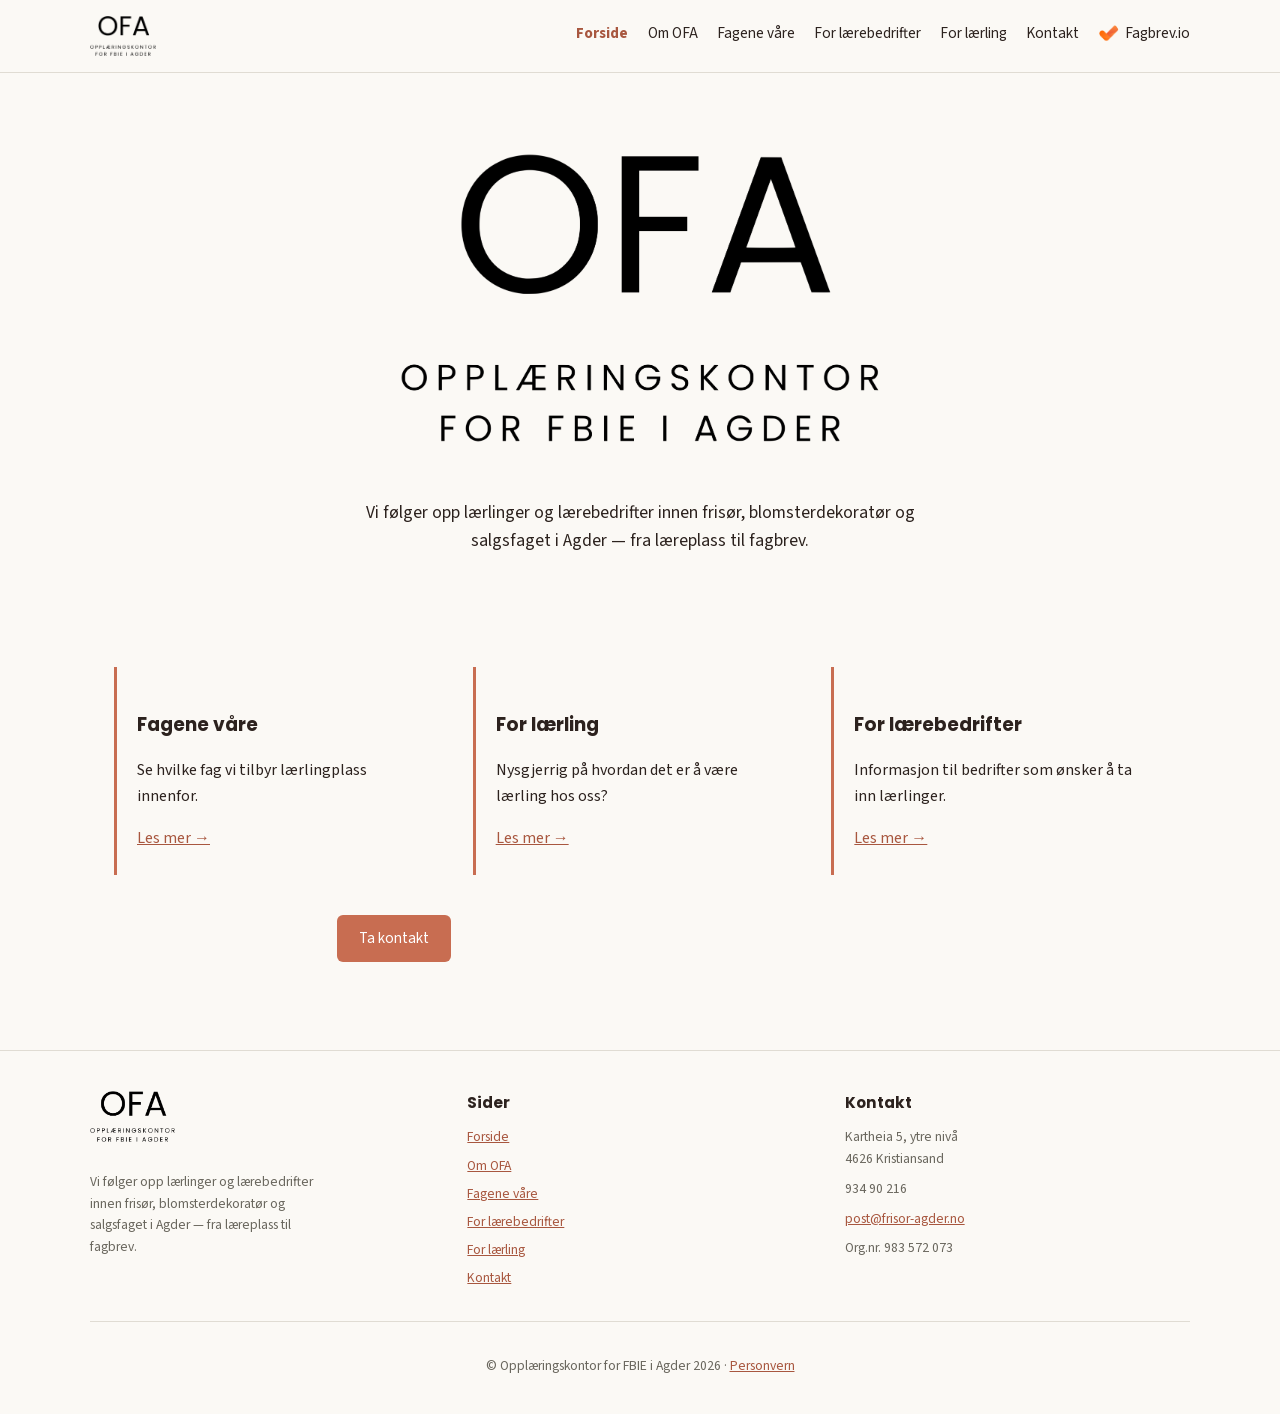
==== index.html @ be0eefd2 "Gjør Vis i kart likt på kontakt.html, varsle skjermlesere om lenker i ny fane Co-Authored-By: Claude" ====
<!DOCTYPE html>
<html lang="no">
<head>
  <meta charset="UTF-8">
  <meta name="viewport" content="width=device-width, initial-scale=1.0">
  <meta name="robots" content="noindex, nofollow">
  <title>Opplæringskontor for FBIE i Agder (OFA)</title>
  <link rel="icon" type="image/png" sizes="32x32" href="images/favicon-32.png">
  <link rel="icon" type="image/png" sizes="16x16" href="images/favicon-16.png">
  <link rel="apple-touch-icon" href="images/apple-touch-icon.png">
  <link rel="stylesheet" href="css/style.css">
</head>
<body>

  <a href="#main-content" class="skip-link">Hopp til hovedinnhold</a>

  <header>
    <div class="header-inner">
      <a href="index.html" class="logo"><img src="images/OFA-logo-sort-1200px-kopi.png" alt="Opplæringskontor for FBIE i Agder (OFA)" class="logo-img"></a>
      <nav>
        <ul>
          <li><a href="index.html" class="active">Forside</a></li>
          <li><a href="om-ofa.html">Om OFA</a></li>
          <li><a href="fagene-vare.html">Fagene våre</a></li>
          <li><a href="for-laerebedrifter.html">For lærebedrifter</a></li>
          <li><a href="for-laerlinger.html">For lærling</a></li>
          <li><a href="kontakt.html">Kontakt</a></li>
          <li><a href="https://fagbrev.io" target="_blank" rel="noopener" class="header-cta"><img src="images/fagbrev-logo.png" alt="" class="header-cta-icon">Fagbrev.io<span class="visually-hidden"> (åpnes i ny fane)</span></a></li>
        </ul>
      </nav>
    </div>
  </header>

  <main id="main-content">
    <section class="hero">
      <h1><img src="images/OFA-logo-sort-kopi.png" alt="Opplæringskontor for FBIE i Agder" class="hero-logo"></h1>
      <p>Vi følger opp lærlinger og lærebedrifter innen frisør, blomsterdekoratør og salgsfaget i Agder — fra læreplass til fagbrev.</p>
    </section>

    <section>
      <h2 class="visually-hidden">Våre tjenester</h2>
      <div class="card-grid">
      <div class="card">
        <h3>Fagene våre</h3>
        <p>Se hvilke fag vi tilbyr lærlingplass innenfor.</p>
        <a href="fagene-vare.html">Les mer →</a>
      </div>
      <div class="card">
        <h3>For lærling</h3>
        <p>Nysgjerrig på hvordan det er å være lærling hos oss?</p>
        <a href="for-laerlinger.html">Les mer →</a>
      </div>
      <div class="card">
        <h3>For lærebedrifter</h3>
        <p>Informasjon til bedrifter som ønsker å ta inn lærlinger.</p>
        <a href="for-laerebedrifter.html">Les mer →</a>
      </div>
      </div>
      <p class="hero-cta"><a href="kontakt.html" class="btn">Ta kontakt</a></p>
    </section>
  </main>

  <footer>
    <div class="footer-inner">
      <div class="footer-col">
        <h2><img src="images/OFA-logo-sort-1200px-kopi.png" alt="Opplæringskontor for FBIE i Agder" class="footer-logo"></h2>
        <p class="footer-tagline">Vi følger opp lærlinger og lærebedrifter innen frisør, blomsterdekoratør og salgsfaget i Agder — fra læreplass til fagbrev.</p>
      </div>
      <div class="footer-col">
        <h2>Sider</h2>
        <ul>
          <li><a href="index.html">Forside</a></li>
          <li><a href="om-ofa.html">Om OFA</a></li>
          <li><a href="fagene-vare.html">Fagene våre</a></li>
          <li><a href="for-laerebedrifter.html">For lærebedrifter</a></li>
          <li><a href="for-laerlinger.html">For lærling</a></li>
          <li><a href="kontakt.html">Kontakt</a></li>
        </ul>
      </div>
      <div class="footer-col">
        <h2>Kontakt</h2>
        <p>Kartheia 5, ytre nivå<br>4626 Kristiansand</p>
        <p>934 90 216</p>
        <p><a href="mailto:post@frisor-agder.no">post@frisor-agder.no</a></p>
        <p>Org.nr. 983 572 073</p>
      </div>
    </div>
    <div class="footer-bottom">
      <p>&copy; Opplæringskontor for FBIE i Agder 2026 &middot; <a href="personvern.html">Personvern</a></p>
    </div>
  </footer>

</body>
</html>
---- css/style.css ----
/* OFA nettside - grunnstil (utkast, farger kan endres) */

@font-face {
  font-family: "Source Sans 3";
  font-style: normal;
  font-weight: 400 700;
  font-display: swap;
  src: url("../fonts/source-sans-3-variable.woff2") format("woff2");
}

@font-face {
  font-family: "Poppins";
  font-style: normal;
  font-weight: 600;
  font-display: swap;
  src: url("../fonts/poppins-600.woff2") format("woff2");
}

@font-face {
  font-family: "Poppins";
  font-style: normal;
  font-weight: 700;
  font-display: swap;
  src: url("../fonts/poppins-700.woff2") format("woff2");
}

:root {
  --bg: #FBF9F5;
  --text: #2C221E;
  --accent: #C86D51;
  --accent-dark: #a8573f;
  --muted-text: #6a675e;
  --max-width: 1100px;
}

* {
  box-sizing: border-box;
}

body {
  margin: 0;
  font-family: "Source Sans 3", Arial, sans-serif;
  background-color: var(--bg);
  color: var(--text);
  line-height: 1.6;
}

h1, h2, h3 {
  font-family: "Poppins", Arial, sans-serif;
  color: var(--text);
}

a {
  color: var(--accent-dark);
}

.visually-hidden {
  position: absolute;
  width: 1px;
  height: 1px;
  padding: 0;
  margin: -1px;
  overflow: hidden;
  clip: rect(0, 0, 0, 0);
  white-space: nowrap;
  border: 0;
}

.skip-link {
  position: absolute;
  left: -9999px;
  top: 0;
  background-color: var(--bg);
  color: var(--text);
  padding: 0.75rem 1.25rem;
  z-index: 100;
}

.skip-link:focus {
  left: 0.5rem;
  top: 0.5rem;
}

header {
  background-color: var(--bg);
  border-bottom: 1px solid #e0dcd3;
  padding: 1rem 1.5rem;
}

.header-inner {
  max-width: var(--max-width);
  margin: 0 auto;
  display: flex;
  justify-content: space-between;
  align-items: center;
  flex-wrap: wrap;
  gap: 1rem;
}

.logo {
  display: block;
  text-decoration: none;
}

.logo-img {
  display: block;
  height: 2.5rem;
  width: auto;
}

nav ul {
  list-style: none;
  display: flex;
  flex-wrap: wrap;
  gap: 1.2rem;
  margin: 0;
  padding: 0;
}

nav a {
  text-decoration: none;
  color: var(--text);
  font-size: 0.95rem;
}

nav a:hover,
nav a.active {
  color: var(--accent-dark);
  font-weight: bold;
}

.header-cta {
  display: inline-flex;
  align-items: center;
  gap: 0.4rem;
}

.header-cta-icon {
  width: 20px;
  height: 20px;
  border-radius: 50%;
}

main {
  max-width: var(--max-width);
  margin: 0 auto;
  padding: 2rem 1.5rem 3rem;
}

.hero {
  text-align: center;
  padding: 3rem 1rem;
}

.hero h1 {
  margin: 0 0 0.5rem;
}

.hero-logo {
  display: block;
  width: min(480px, 85vw);
  height: auto;
  margin: 0 auto 3.5rem;
}

.hero-cta {
  text-align: center;
  margin-top: 2.5rem;
}

.hero p {
  font-size: 1.1rem;
  max-width: 600px;
  margin: 0 auto 1.5rem;
}

.about-photo {
  max-width: 420px;
  width: 100%;
  border-radius: 8px;
  display: block;
  margin-bottom: 0.4rem;
}

.contact-card {
  text-align: center;
}

.contact-photo {
  width: 160px;
  height: 160px;
  object-fit: cover;
  object-position: center 12%;
  border-radius: 50%;
  margin-bottom: 0.4rem;
}

.photo-credit {
  font-size: 0.75rem;
  color: var(--muted-text);
  margin-top: -0.5rem;
  margin-bottom: 1rem;
}

.about-photo + .photo-credit {
  max-width: 420px;
  text-align: right;
}

.lokaler-foto {
  width: 100%;
  max-width: 100%;
  aspect-ratio: 21 / 9;
  object-fit: cover;
  object-position: center 58%;
  border-radius: 8px;
  display: block;
  margin-top: 1.5rem;
  margin-bottom: 0.4rem;
}

.lokaler-foto + .photo-credit {
  text-align: right;
  margin-bottom: 0.5rem;
}

.btn-ghost {
  display: inline-block;
  background-color: transparent;
  color: var(--accent-dark);
  border: 2px solid var(--accent);
  padding: 0.7rem 1.4rem;
  border-radius: 6px;
  text-decoration: none;
  font-size: 0.95rem;
}

.btn-ghost:hover {
  background-color: var(--accent);
  color: #fff;
}

.kart-knapp {
  margin-top: 0;
  margin-bottom: 2.5rem;
}

@media (max-width: 700px) {
  .lokaler-foto {
    aspect-ratio: 16 / 9;
  }
}

.om-topp-grid {
  display: grid;
  grid-template-columns: 1fr;
  grid-template-areas:
    "tekst"
    "knapper"
    "skilt";
  row-gap: 1.5rem;
  align-items: start;
}

.om-topp-skilt {
  grid-area: skilt;
}

.om-topp-tekst {
  grid-area: tekst;
}

.om-topp-grid .snarveier {
  grid-area: knapper;
  margin-top: 0;
}

.skilt-foto {
  width: 100%;
  max-width: 180px;
  display: block;
  border-radius: 8px;
}

@media (min-width: 700px) {
  .om-topp-grid {
    grid-template-columns: 1fr 180px;
    grid-template-areas:
      "tekst skilt"
      "knapper knapper";
    column-gap: 2rem;
  }

  .om-topp-grid .snarveier {
    margin-top: 1.5rem;
  }
}

.bilde-tekst-grid {
  display: grid;
  grid-template-columns: 1fr;
  gap: 1.5rem;
}

@media (min-width: 700px) {
  .bilde-tekst-grid {
    grid-template-columns: 1fr 1fr;
    align-items: center;
    column-gap: 2rem;
  }
}

.hero-image-placeholder {
  background-color: #e8e3d8;
  color: #8a8477;
  height: 320px;
  display: flex;
  align-items: center;
  justify-content: center;
  border-radius: 8px;
  margin-bottom: 2rem;
  font-size: 0.95rem;
  text-align: center;
}

.fagbilde-grid {
  display: grid;
  grid-template-columns: 1fr;
  gap: 1.5rem;
  align-items: start;
}

@media (min-width: 700px) {
  .fagbilde-grid {
    grid-template-columns: 1fr 280px;
    column-gap: 2rem;
  }
}

.fagbilde-placeholder,
.fagbilde {
  height: auto;
  aspect-ratio: 4 / 5;
  margin-bottom: 0;
  width: 100%;
}

.fagbilde {
  display: block;
  object-fit: cover;
  border-radius: 8px;
}

.btn {
  display: inline-block;
  background-color: var(--accent);
  color: #fff;
  padding: 0.7rem 1.4rem;
  border-radius: 6px;
  text-decoration: none;
  font-size: 0.95rem;
}

.btn:hover {
  background-color: var(--accent-dark);
}

section {
  margin-bottom: 2.5rem;
}

main p,
main ul {
  max-width: 70ch;
}

main figure {
  margin: 0;
}

.snarveier,
.card p,
.kontaktboks p,
.tidslinje p,
.stegmodell-steg p,
.photo-credit {
  max-width: none;
}

.sidetopp {
  /* Reservert for felles avstands-/skriftstørrelsesskala, se BYGGEPLAN.md punkt 5 i rekkefølgen. */
}

.fag-section {
  border-bottom: 1px solid #e0dcd3;
  padding-bottom: 2rem;
}

.fag-section:last-of-type {
  border-bottom: none;
}

.snarveier {
  display: flex;
  flex-wrap: wrap;
  gap: 0.75rem;
  margin-top: 1.5rem;
}

.tidslinje {
  list-style: none;
  counter-reset: tidslinje-steg;
  margin: 1.5rem 0;
  padding: 0;
  display: grid;
  gap: 2rem;
}

.tidslinje > li {
  position: relative;
  padding-left: 2.75rem;
  min-height: 2.2rem;
}

.tidslinje > li::before {
  counter-increment: tidslinje-steg;
  content: counter(tidslinje-steg);
  position: absolute;
  left: 0;
  top: 0;
  width: 2.2rem;
  height: 2.2rem;
  border-radius: 50%;
  background-color: var(--accent);
  color: #fff;
  font-family: "Poppins", Arial, sans-serif;
  font-weight: bold;
  font-size: 1.25rem;
  display: flex;
  align-items: center;
  justify-content: center;
}

.tidslinje-steg {
  display: block;
  font-weight: bold;
  margin-bottom: 0.2rem;
}

.tidslinje p {
  margin: 0;
}

.stegmodell {
  margin: 1.5rem 0;
}

.stegmodell-kategorier {
  display: grid;
  grid-template-columns: repeat(4, 1fr);
  gap: 1.5rem;
  margin: 0 0 0.5rem;
}

.stegmodell-kategori {
  margin: 0;
  text-align: center;
  font-family: "Poppins", Arial, sans-serif;
  font-weight: bold;
  color: var(--muted-text);
}

.stegmodell-kategori--skole {
  grid-column: span 2;
}

.stegmodell-liste {
  list-style: none;
  margin: 0;
  padding: 0;
  display: grid;
  grid-template-columns: repeat(4, 1fr);
  gap: 1.5rem;
}

.stegmodell-steg {
  position: relative;
  border-top: 3px solid var(--accent);
  padding: 1rem 1.25rem;
}

.stegmodell-steg--mal {
  background-color: #e0dcd3;
}

.stegmodell-etikett {
  display: block;
  font-size: 0.85rem;
  color: var(--muted-text);
  margin-bottom: 0.25rem;
}

.stegmodell-tittel {
  font-family: "Poppins", Arial, sans-serif;
  font-weight: bold;
  margin: 0 0 0.4rem;
}

.stegmodell-steg p:last-child {
  margin: 0;
}

.stegmodell-steg:not(:last-child)::after {
  content: "";
  position: absolute;
  top: 50%;
  right: -1.5rem;
  width: 0;
  height: 0;
  border-top: 7px solid transparent;
  border-bottom: 7px solid transparent;
  border-left: 10px solid var(--accent);
  transform: translateY(-50%);
}

@media (max-width: 700px) {
  .stegmodell-kategorier {
    display: none;
  }

  .stegmodell-liste {
    grid-template-columns: 1fr;
    gap: 2rem;
  }

  .stegmodell-steg:not(:last-child)::after {
    top: auto;
    left: 50%;
    right: auto;
    bottom: -1.5rem;
    border-top: 10px solid var(--accent);
    border-bottom: none;
    border-left: 7px solid transparent;
    border-right: 7px solid transparent;
    transform: translateX(-50%);
  }
}

main ul {
  list-style: none;
  margin: 0.75rem 0;
  padding: 0;
  display: grid;
  gap: 0.5rem;
}

main ul li {
  position: relative;
  padding-left: 1.25rem;
}

main ul li::before {
  content: "";
  position: absolute;
  left: 0;
  top: 0.55em;
  width: 0.4rem;
  height: 0.4rem;
  border-radius: 50%;
  background-color: var(--accent);
}

.kontaktboks {
  border-left: 3px solid var(--accent);
  padding: 1.25rem 1.5rem;
  margin-top: 1.5rem;
  display: grid;
  gap: 0.75rem;
}

.kontaktboks p {
  margin: 0;
}

.card-grid {
  display: grid;
  grid-template-columns: repeat(auto-fit, minmax(220px, 1fr));
  gap: 1.5rem;
  margin-top: 1.5rem;
}

.card {
  background: transparent;
  border: none;
  border-left: 3px solid var(--accent);
  border-radius: 0;
  padding: 1.5rem 1.5rem 1.5rem 1.25rem;
}

.fremhevet-bakgrunn {
  background-color: #e0dcd3;
  width: 100vw;
  position: relative;
  left: 50%;
  transform: translateX(-50%);
  overflow-x: hidden;
}

.fremhevet-innhold {
  max-width: var(--max-width);
  margin: 0 auto;
  padding: 2rem 1.5rem;
}

.table-wrap {
  overflow-x: auto;
  margin: 1.5rem 0;
}

table {
  width: 100%;
  border-collapse: collapse;
  min-width: 480px;
}

th, td {
  text-align: left;
  padding: 0.6rem 0.8rem;
  border-bottom: 1px solid #e0dcd3;
}

th {
  font-weight: bold;
}

form {
  max-width: 500px;
  margin-top: 1.5rem;
}

form label {
  display: block;
  margin-bottom: 0.3rem;
  font-weight: bold;
}

form input,
form textarea {
  width: 100%;
  padding: 0.6rem;
  margin-bottom: 1rem;
  border: 1px solid #ccc;
  border-radius: 4px;
  font-family: inherit;
  font-size: 1rem;
}

footer {
  border-top: 1px solid #e0dcd3;
  padding: 2.5rem 1.5rem 1.5rem;
  font-size: 0.85rem;
  color: var(--muted-text);
}

.footer-inner {
  max-width: var(--max-width);
  margin: 0 auto 2rem;
  display: grid;
  grid-template-columns: repeat(auto-fit, minmax(200px, 1fr));
  gap: 2rem;
  text-align: left;
}

.footer-col h2 {
  font-size: 0.95rem;
  margin: 0 0 0.7rem;
}

.footer-logo {
  display: block;
  height: 3.2rem;
  width: auto;
  margin-bottom: 1.8rem;
}

.footer-col p {
  margin: 0 0 0.5rem;
}

.footer-tagline {
  max-width: 240px;
}

.footer-col ul {
  list-style: none;
  margin: 0;
  padding: 0;
  display: grid;
  gap: 0.4rem;
}

.footer-col a {
  color: var(--accent-dark);
  text-decoration: underline;
}

.footer-col a:hover {
  color: var(--text);
}

.footer-bottom {
  max-width: var(--max-width);
  margin: 0 auto;
  border-top: 1px solid #e0dcd3;
  padding-top: 1.2rem;
  text-align: center;
}

.footer-bottom a {
  color: var(--accent-dark);
  text-decoration: underline;
}

.footer-bottom a:hover {
  color: var(--text);
}
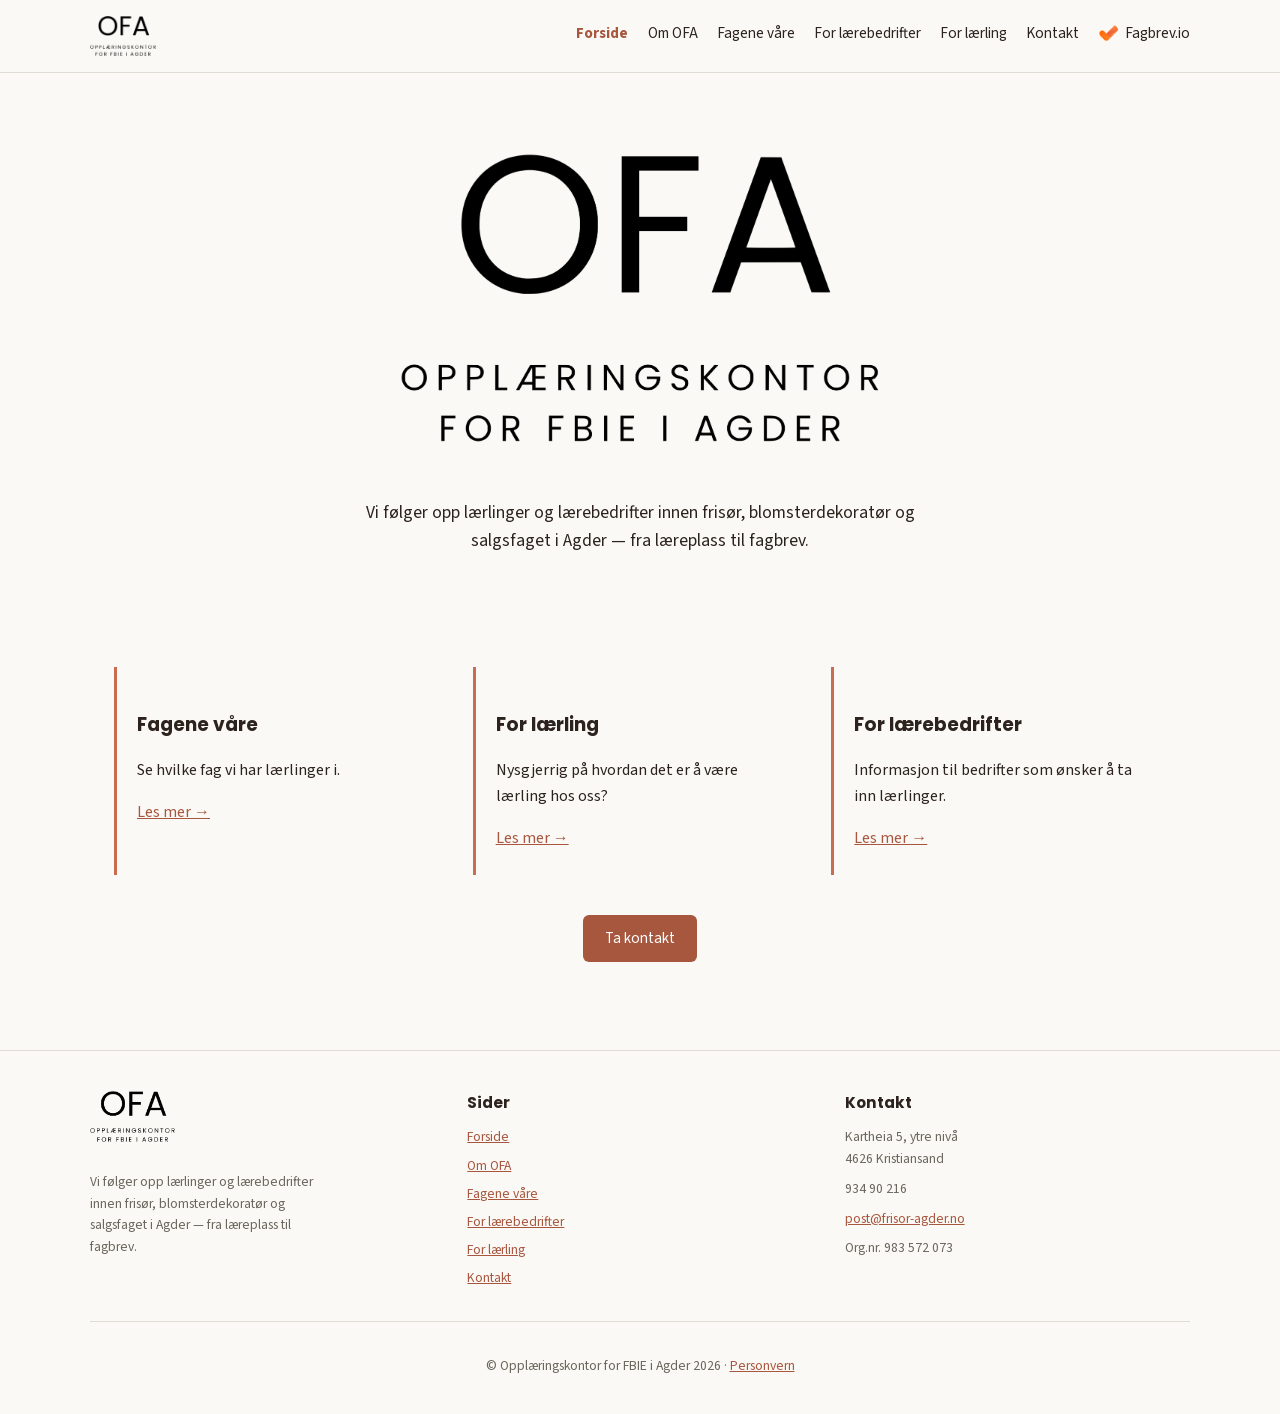
==== commit 0a98a9a7: "Juster tekst i Fagene våre-tekstboksen på forsiden Co-Authored-By: Claude Sonnet 5 <noreply@anthropi" ====
--- a/index.html
+++ b/index.html
@@ -42,7 +42,7 @@
       <div class="card-grid">
       <div class="card">
         <h3>Fagene våre</h3>
-        <p>Se hvilke fag vi tilbyr lærlingplass innenfor.</p>
+        <p>Se hvilke fag vi har lærlinger i.</p>
         <a href="fagene-vare.html">Les mer →</a>
       </div>
       <div class="card">
--- a/css/style.css
+++ b/css/style.css
@@ -215,13 +215,8 @@
   object-position: center 58%;
   border-radius: 8px;
   display: block;
-  margin-top: 1.5rem;
-  margin-bottom: 0.4rem;
-}
-
-.lokaler-foto + .photo-credit {
-  text-align: right;
-  margin-bottom: 0.5rem;
+  margin-top: 0;
+  margin-bottom: 1rem;
 }
 
 .btn-ghost {
@@ -236,7 +231,7 @@
 }
 
 .btn-ghost:hover {
-  background-color: var(--accent);
+  background-color: var(--accent-dark);
   color: #fff;
 }
 
@@ -256,14 +251,9 @@
   grid-template-columns: 1fr;
   grid-template-areas:
     "tekst"
-    "knapper"
-    "skilt";
+    "knapper";
   row-gap: 1.5rem;
   align-items: start;
-}
-
-.om-topp-skilt {
-  grid-area: skilt;
 }
 
 .om-topp-tekst {
@@ -275,22 +265,7 @@
   margin-top: 0;
 }
 
-.skilt-foto {
-  width: 100%;
-  max-width: 180px;
-  display: block;
-  border-radius: 8px;
-}
-
 @media (min-width: 700px) {
-  .om-topp-grid {
-    grid-template-columns: 1fr 180px;
-    grid-template-areas:
-      "tekst skilt"
-      "knapper knapper";
-    column-gap: 2rem;
-  }
-
   .om-topp-grid .snarveier {
     margin-top: 1.5rem;
   }
@@ -312,7 +287,7 @@
 
 .hero-image-placeholder {
   background-color: #e8e3d8;
-  color: #8a8477;
+  color: var(--text);
   height: 320px;
   display: flex;
   align-items: center;
@@ -353,7 +328,7 @@
 
 .btn {
   display: inline-block;
-  background-color: var(--accent);
+  background-color: var(--accent-dark);
   color: #fff;
   padding: 0.7rem 1.4rem;
   border-radius: 6px;
@@ -362,7 +337,7 @@
 }
 
 .btn:hover {
-  background-color: var(--accent-dark);
+  background-color: var(--text);
 }
 
 section {
@@ -383,7 +358,9 @@
 .kontaktboks p,
 .tidslinje p,
 .stegmodell-steg p,
-.photo-credit {
+.stegmodell-kategori,
+.photo-credit,
+.hero-cta {
   max-width: none;
 }
 
@@ -431,7 +408,7 @@
   width: 2.2rem;
   height: 2.2rem;
   border-radius: 50%;
-  background-color: var(--accent);
+  background-color: var(--accent-dark);
   color: #fff;
   font-family: "Poppins", Arial, sans-serif;
   font-weight: bold;
@@ -491,6 +468,10 @@
 
 .stegmodell-steg--mal {
   background-color: #e0dcd3;
+}
+
+.stegmodell-steg--mal .stegmodell-etikett {
+  color: var(--text);
 }
 
 .stegmodell-etikett {
@@ -612,6 +593,10 @@
   padding: 2rem 1.5rem;
 }
 
+.fremhevet-innhold a:not(.btn):not(.btn-ghost) {
+  color: var(--text);
+}
+
 .table-wrap {
   overflow-x: auto;
   margin: 1.5rem 0;
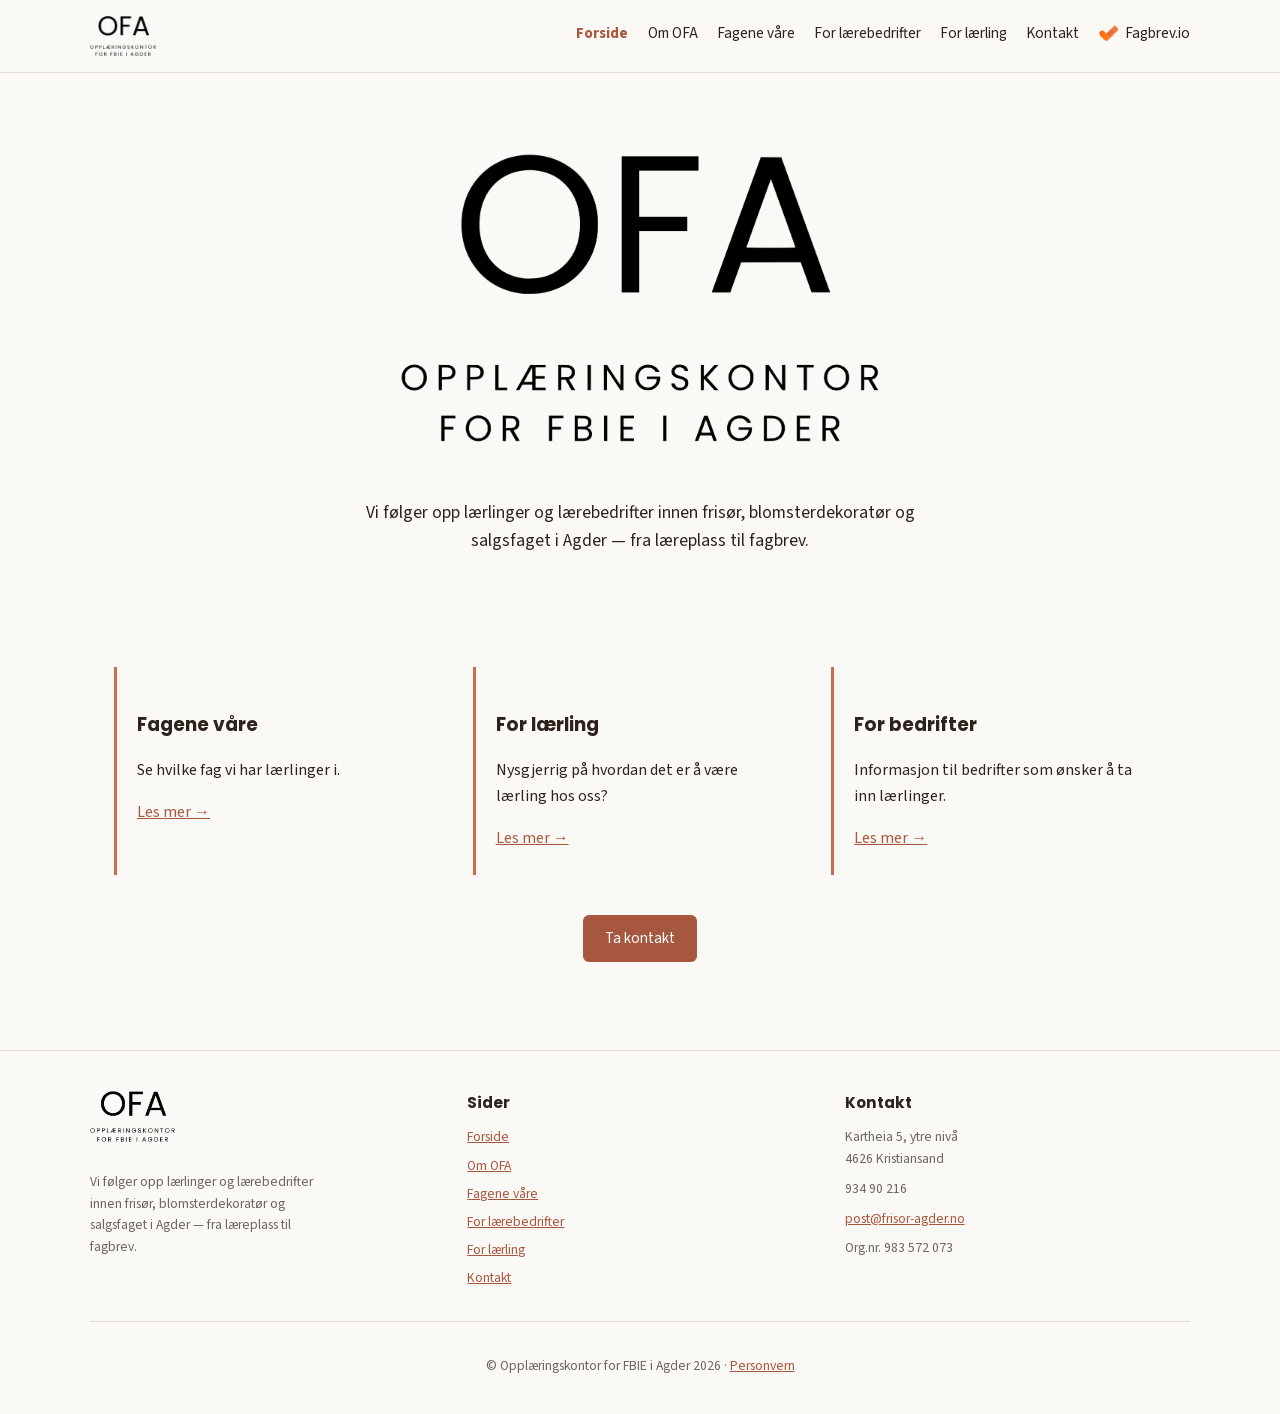
==== commit e842aa25: "Endre overskrift For lærebedrifter til For bedrifter i tekstboks på forsiden Co-Authored-By: Claude " ====
--- a/index.html
+++ b/index.html
@@ -51,7 +51,7 @@
         <a href="for-laerlinger.html">Les mer →</a>
       </div>
       <div class="card">
-        <h3>For lærebedrifter</h3>
+        <h3>For bedrifter</h3>
         <p>Informasjon til bedrifter som ønsker å ta inn lærlinger.</p>
         <a href="for-laerebedrifter.html">Les mer →</a>
       </div>
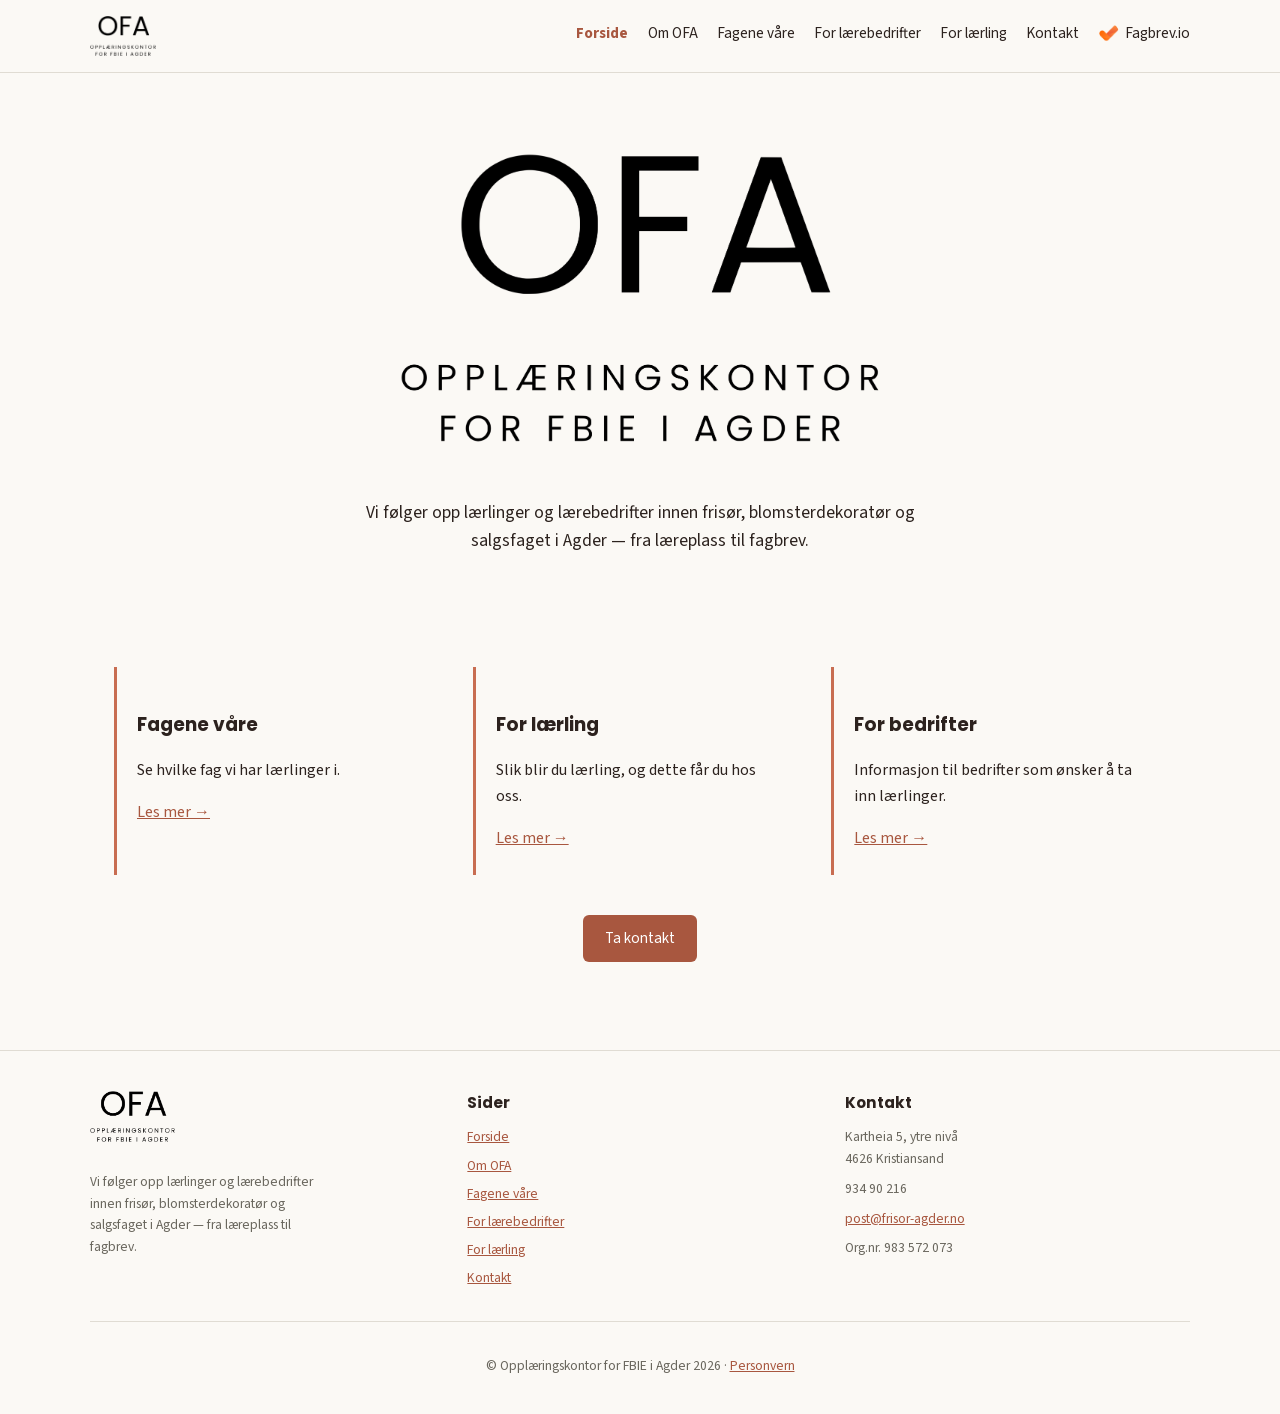
==== commit 3b02b4b3: "Oppdater tekst i For lærling-kortet på forsiden Co-Authored-By: Claude Sonnet 5 <noreply@anthropic.c" ====
--- a/index.html
+++ b/index.html
@@ -47,7 +47,7 @@
       </div>
       <div class="card">
         <h3>For lærling</h3>
-        <p>Nysgjerrig på hvordan det er å være lærling hos oss?</p>
+        <p>Slik blir du lærling, og dette får du hos oss.</p>
         <a href="for-laerlinger.html">Les mer →</a>
       </div>
       <div class="card">
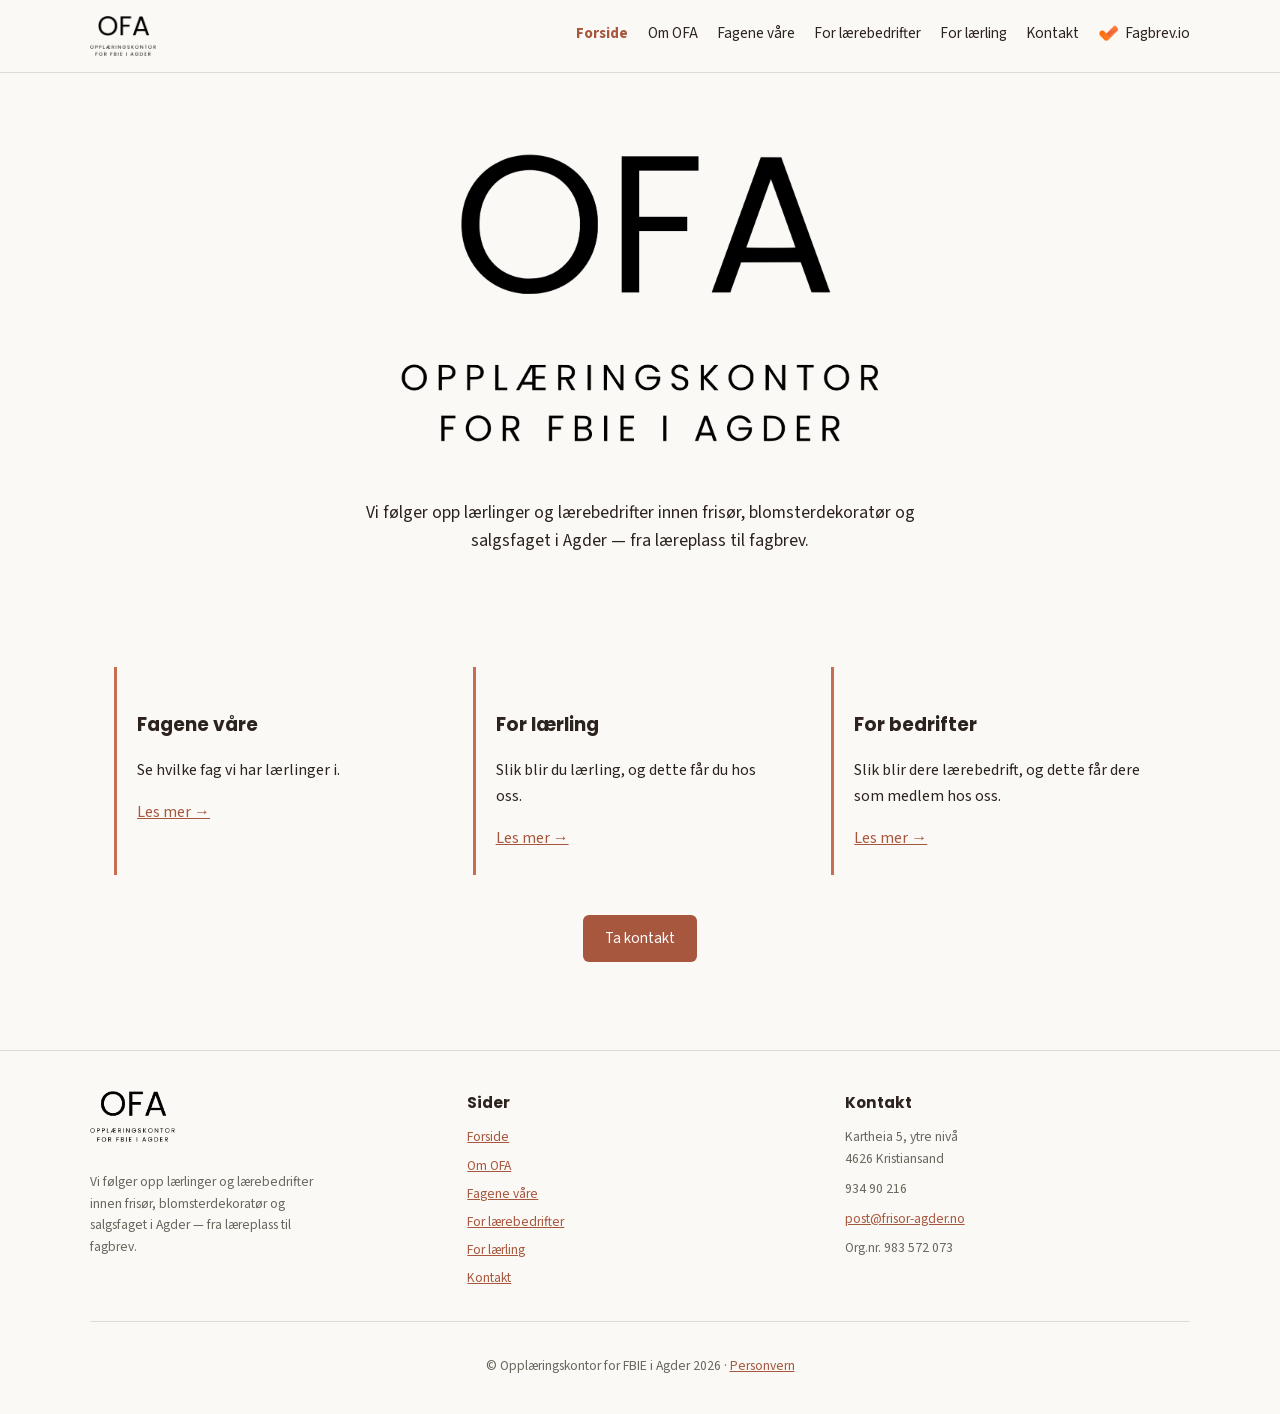
==== commit 7bbcc74c: "Oppdater tekst i For bedrifter-kortet på forsiden Co-Authored-By: Claude Sonnet 5 <noreply@anthropic" ====
--- a/index.html
+++ b/index.html
@@ -52,7 +52,7 @@
       </div>
       <div class="card">
         <h3>For bedrifter</h3>
-        <p>Informasjon til bedrifter som ønsker å ta inn lærlinger.</p>
+        <p>Slik blir dere lærebedrift, og dette får dere som medlem hos oss.</p>
         <a href="for-laerebedrifter.html">Les mer →</a>
       </div>
       </div>
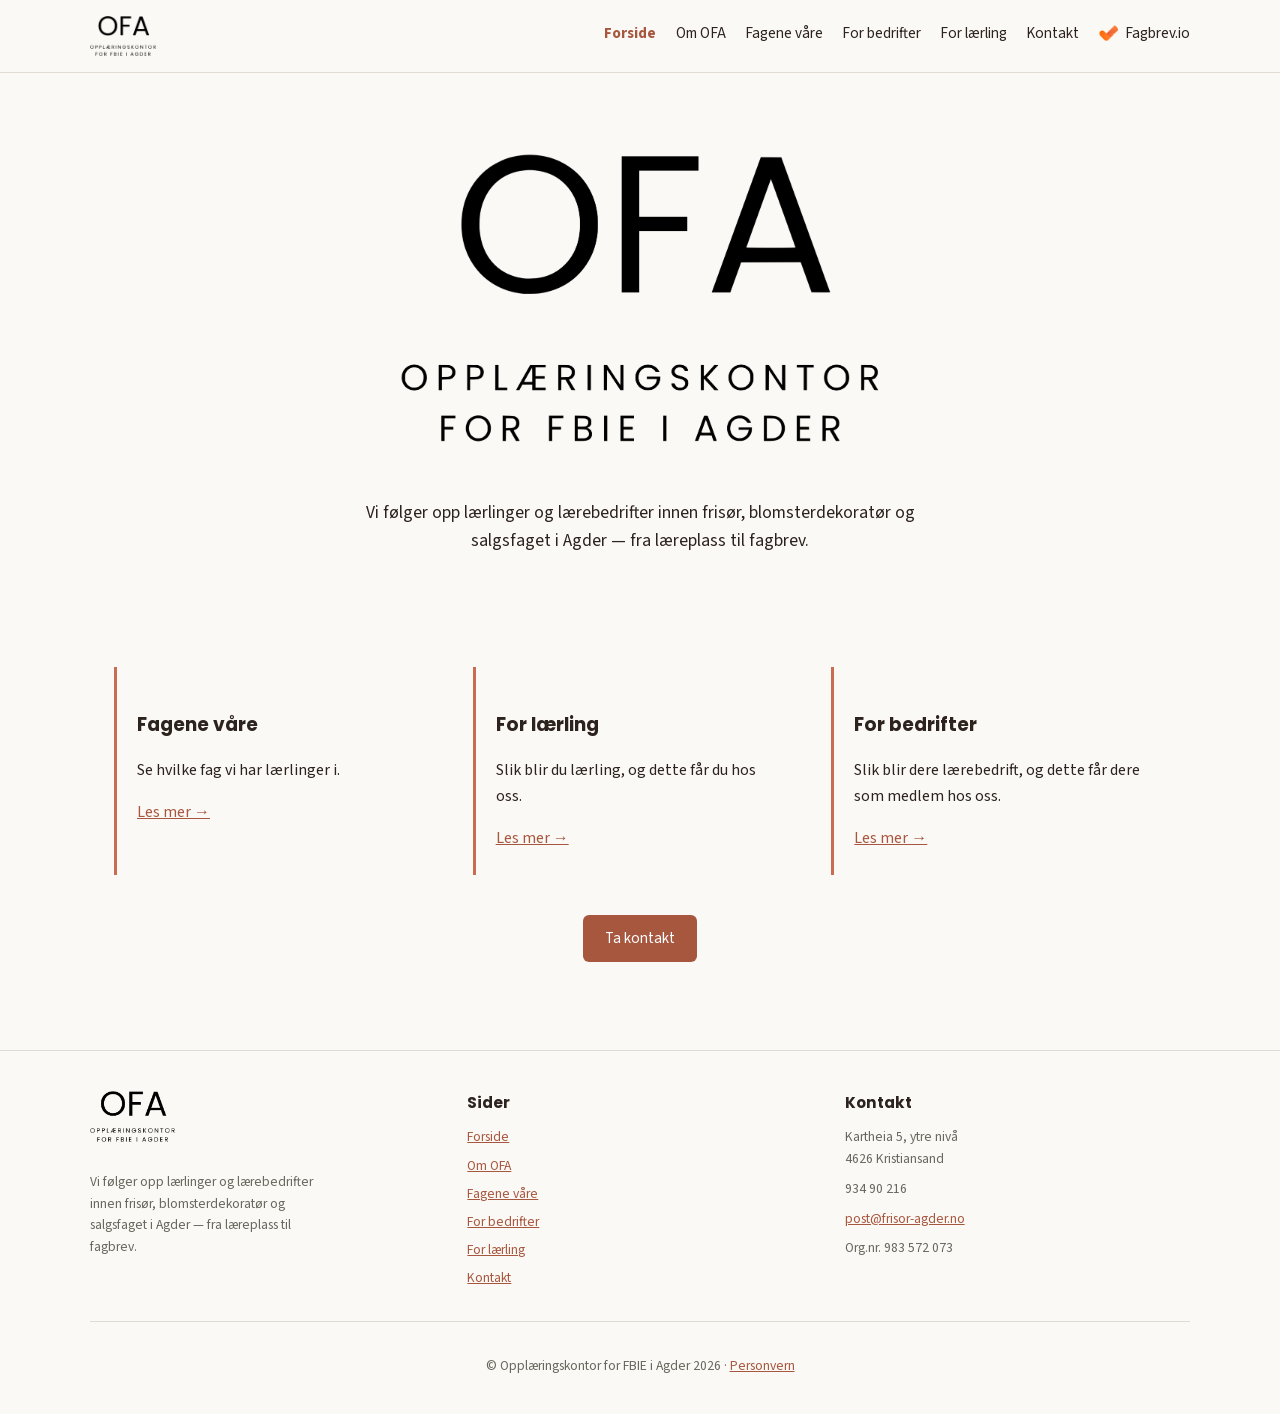
==== commit 9d31cc97: "Endre visningsnavnet For lærebedrifter til For bedrifter overalt Co-Authored-By: Claude Sonnet 5 <no" ====
--- a/index.html
+++ b/index.html
@@ -22,7 +22,7 @@
           <li><a href="index.html" class="active">Forside</a></li>
           <li><a href="om-ofa.html">Om OFA</a></li>
           <li><a href="fagene-vare.html">Fagene våre</a></li>
-          <li><a href="for-laerebedrifter.html">For lærebedrifter</a></li>
+          <li><a href="for-laerebedrifter.html">For bedrifter</a></li>
           <li><a href="for-laerlinger.html">For lærling</a></li>
           <li><a href="kontakt.html">Kontakt</a></li>
           <li><a href="https://fagbrev.io" target="_blank" rel="noopener" class="header-cta"><img src="images/fagbrev-logo.png" alt="" class="header-cta-icon">Fagbrev.io<span class="visually-hidden"> (åpnes i ny fane)</span></a></li>
@@ -72,7 +72,7 @@
           <li><a href="index.html">Forside</a></li>
           <li><a href="om-ofa.html">Om OFA</a></li>
           <li><a href="fagene-vare.html">Fagene våre</a></li>
-          <li><a href="for-laerebedrifter.html">For lærebedrifter</a></li>
+          <li><a href="for-laerebedrifter.html">For bedrifter</a></li>
           <li><a href="for-laerlinger.html">For lærling</a></li>
           <li><a href="kontakt.html">Kontakt</a></li>
         </ul>
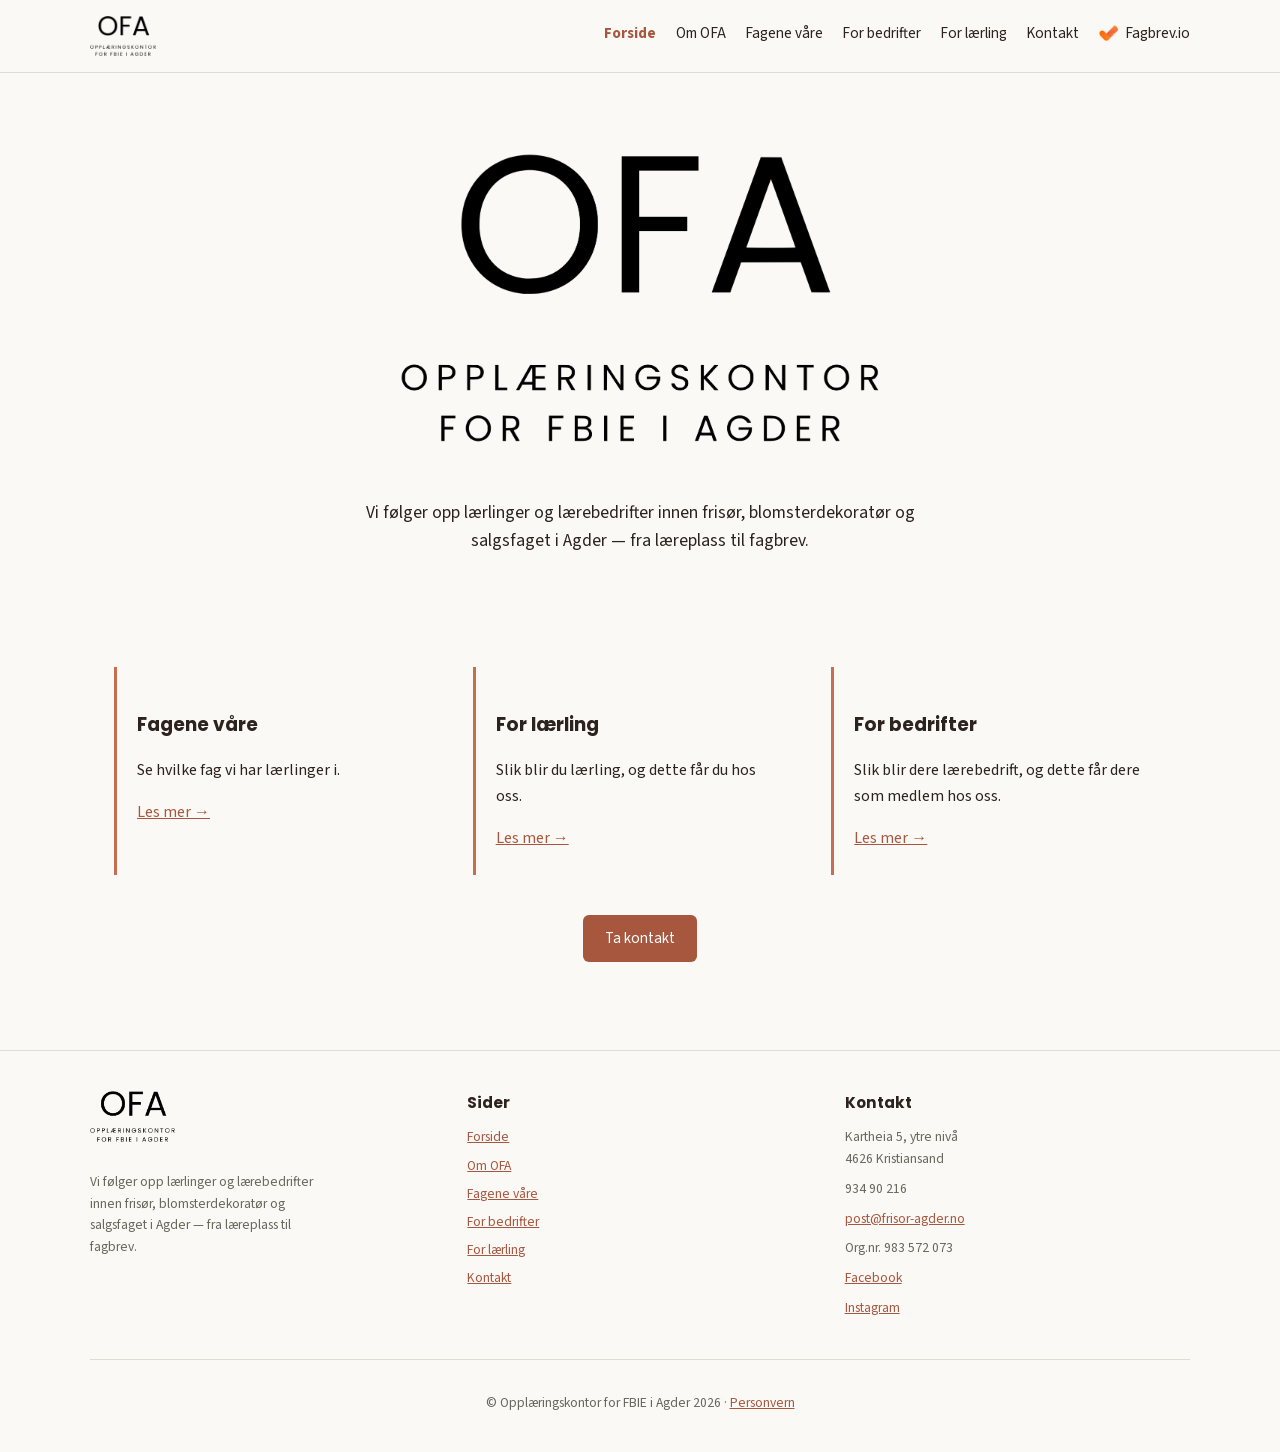
==== commit 4ab623bf: "Legg til tekstlenker til Facebook og Instagram i bunnteksten Lenkene ligger i Kontakt-spalten på all" ====
--- a/index.html
+++ b/index.html
@@ -83,6 +83,8 @@
         <p>934 90 216</p>
         <p><a href="mailto:post@frisor-agder.no">post@frisor-agder.no</a></p>
         <p>Org.nr. 983 572 073</p>
+        <p><a href="https://www.facebook.com/frisoragder" target="_blank" rel="noopener noreferrer">Facebook<span class="visually-hidden"> (åpnes i ny fane)</span></a></p>
+        <p><a href="https://www.instagram.com/ofagder/" target="_blank" rel="noopener noreferrer">Instagram<span class="visually-hidden"> (åpnes i ny fane)</span></a></p>
       </div>
     </div>
     <div class="footer-bottom">
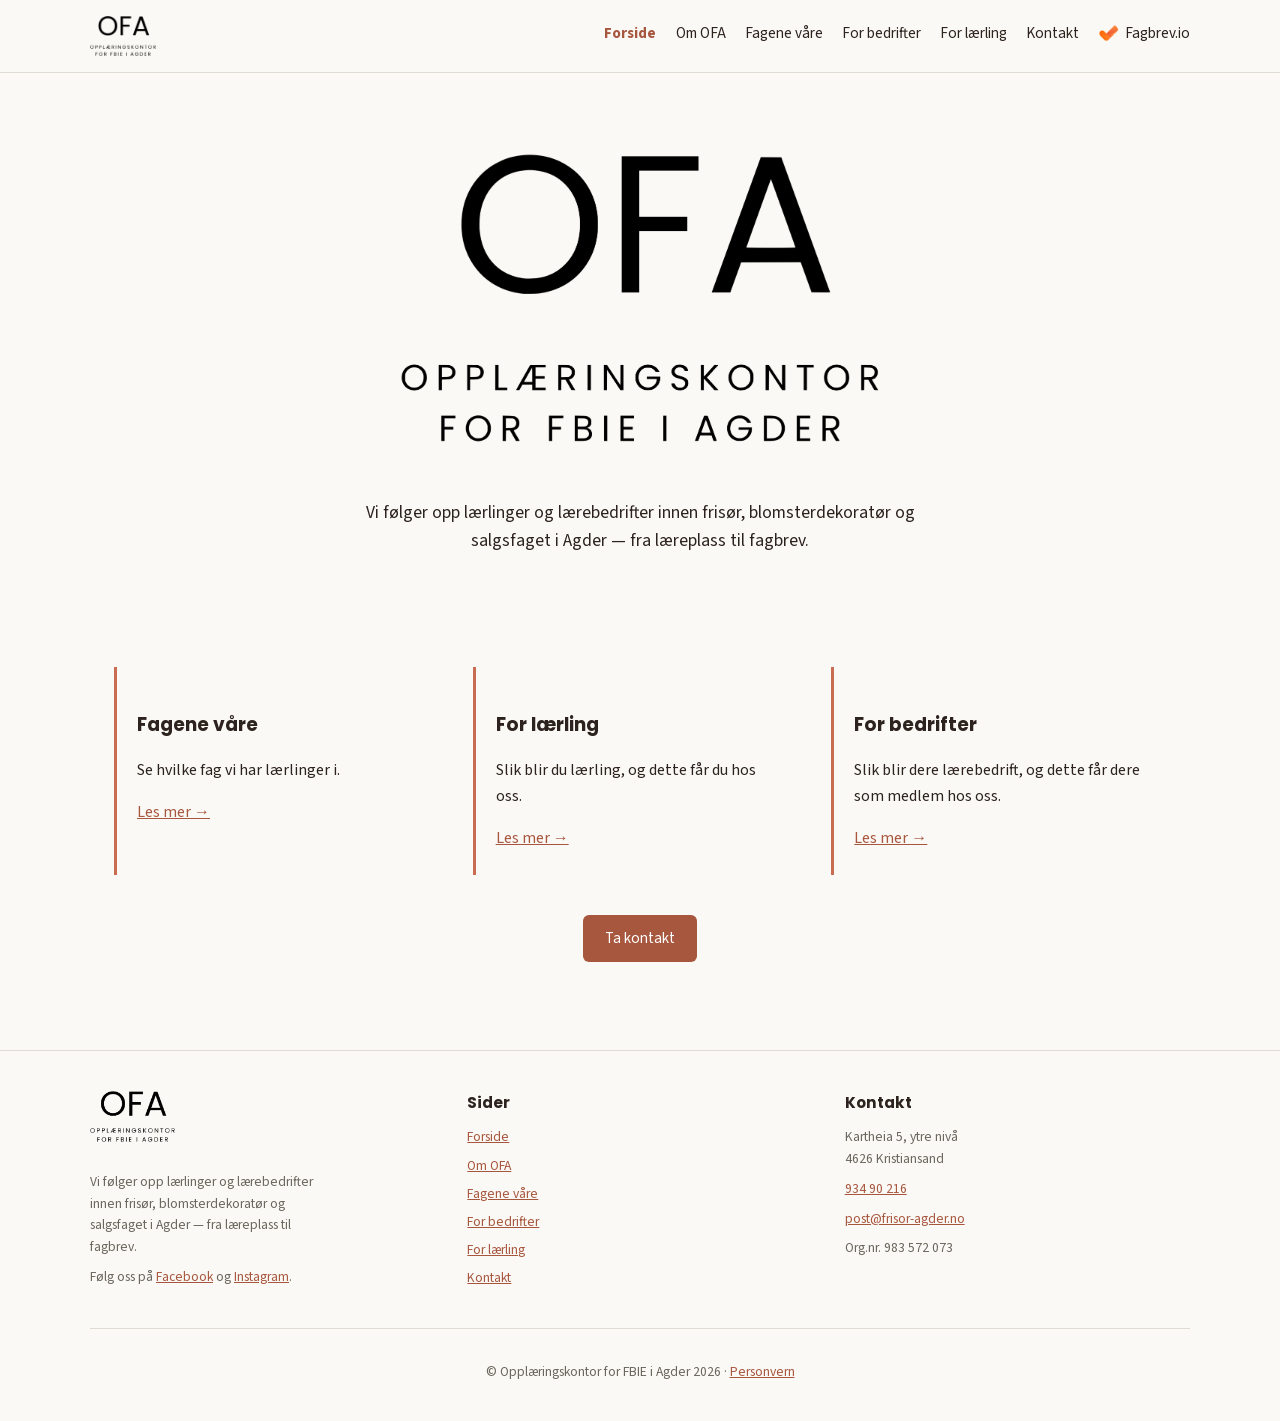
==== commit bb01a455: "Flytt sosiale medier-lenker til logo-spalten og gjør telefon klikkbar Facebook/Instagram-lenkene fly" ====
--- a/index.html
+++ b/index.html
@@ -65,6 +65,7 @@
       <div class="footer-col">
         <h2><img src="images/OFA-logo-sort-1200px-kopi.png" alt="Opplæringskontor for FBIE i Agder" class="footer-logo"></h2>
         <p class="footer-tagline">Vi følger opp lærlinger og lærebedrifter innen frisør, blomsterdekoratør og salgsfaget i Agder — fra læreplass til fagbrev.</p>
+        <p>Følg oss på <a href="https://www.facebook.com/frisoragder" target="_blank" rel="noopener noreferrer">Facebook<span class="visually-hidden"> (åpnes i ny fane)</span></a> og <a href="https://www.instagram.com/ofagder/" target="_blank" rel="noopener noreferrer">Instagram<span class="visually-hidden"> (åpnes i ny fane)</span></a>.</p>
       </div>
       <div class="footer-col">
         <h2>Sider</h2>
@@ -80,11 +81,9 @@
       <div class="footer-col">
         <h2>Kontakt</h2>
         <p>Kartheia 5, ytre nivå<br>4626 Kristiansand</p>
-        <p>934 90 216</p>
+        <p><a href="tel:+4793490216">934 90 216</a></p>
         <p><a href="mailto:post@frisor-agder.no">post@frisor-agder.no</a></p>
         <p>Org.nr. 983 572 073</p>
-        <p><a href="https://www.facebook.com/frisoragder" target="_blank" rel="noopener noreferrer">Facebook<span class="visually-hidden"> (åpnes i ny fane)</span></a></p>
-        <p><a href="https://www.instagram.com/ofagder/" target="_blank" rel="noopener noreferrer">Instagram<span class="visually-hidden"> (åpnes i ny fane)</span></a></p>
       </div>
     </div>
     <div class="footer-bottom">
